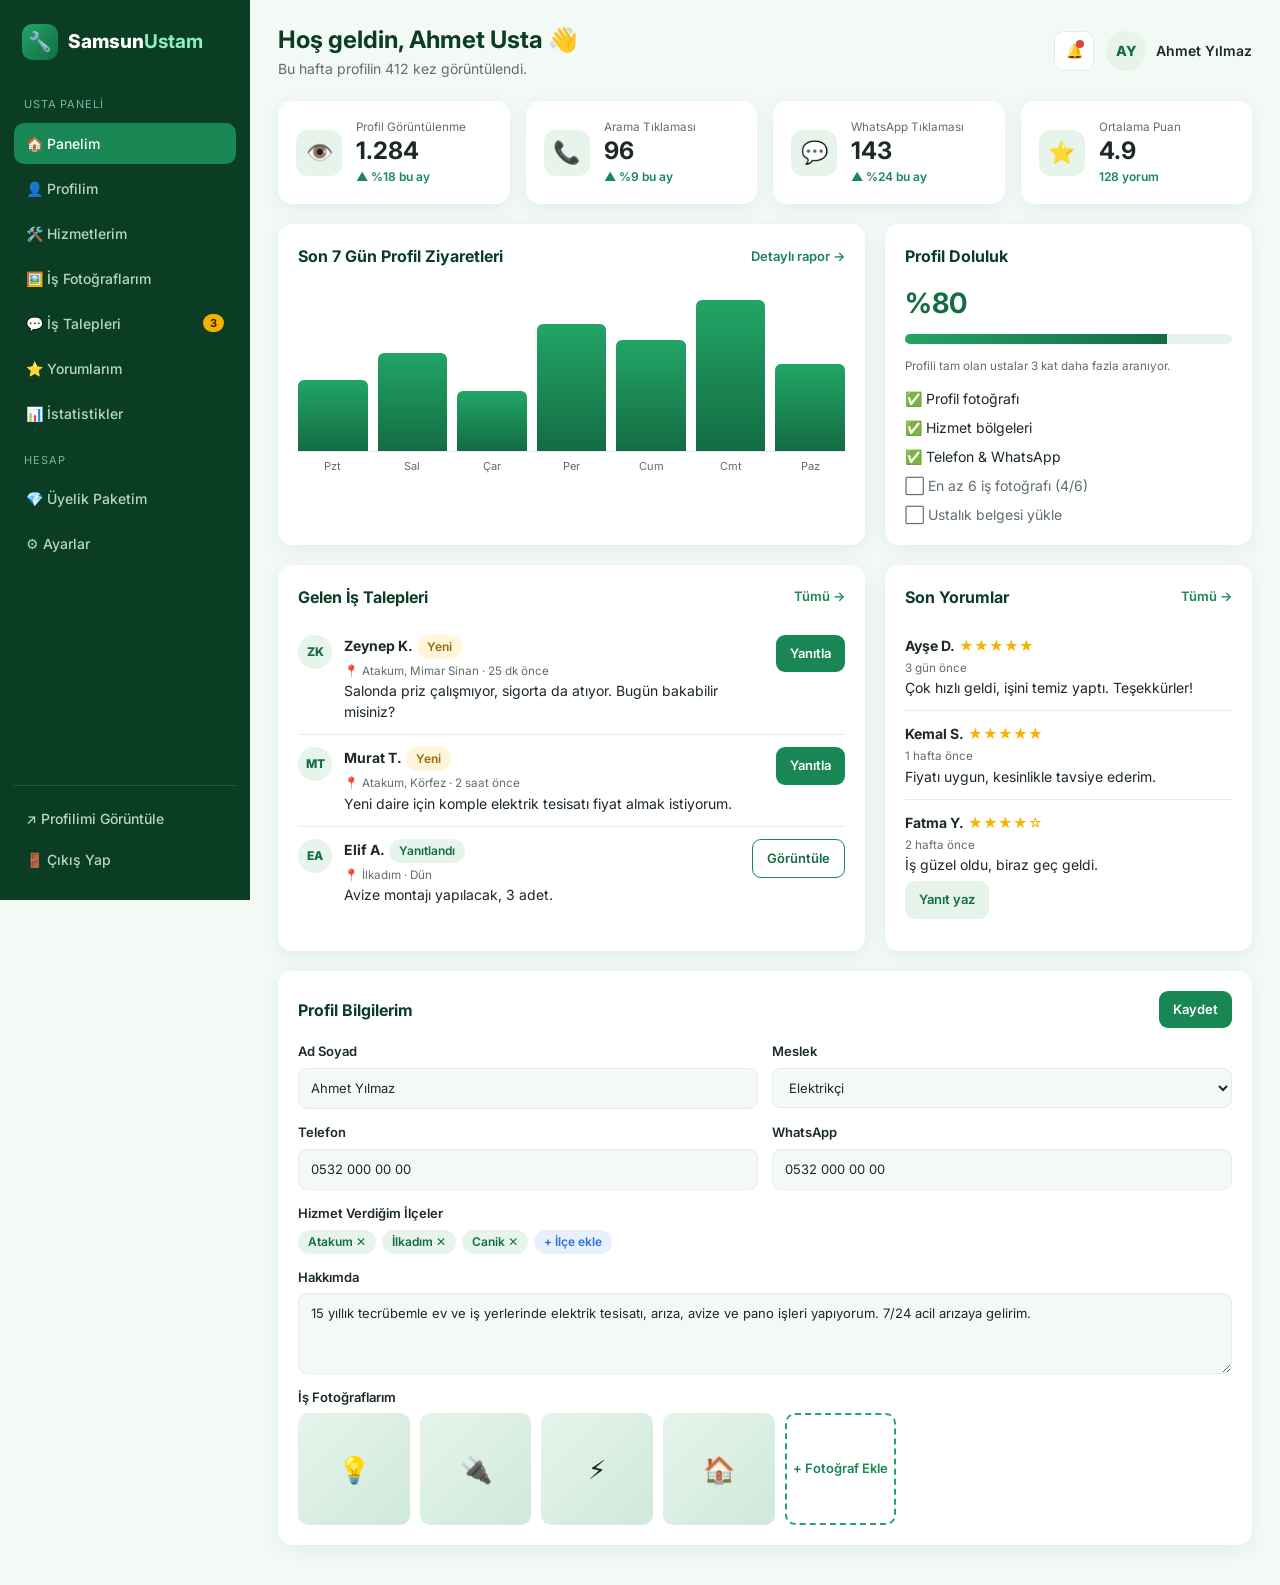
==== usta-paneli.html @ 23281faf "Ana sayfa, usta paneli ve yönetim paneli tasarım taslakları Co-Authored-By: Claude Opus 5.5 <noreply" ====
<!doctype html>
<html lang="tr">
<head>
<meta charset="utf-8">
<meta name="viewport" content="width=device-width, initial-scale=1">
<title>Usta Paneli – Samsun Ustam</title>
<link href="https://fonts.googleapis.com/css2?family=Inter:wght@400;500;600;700;800&display=swap" rel="stylesheet">
<link rel="stylesheet" href="panel.css">
</head>
<body>
<div class="mobilebar"><div class="logo"><span>Samsun<b>Ustam</b></span></div><div class="av sm">AY</div></div>
<div class="app">
  <aside class="side">
    <div class="logo"><div class="mark">🔧</div><span>Samsun<b>Ustam</b></span></div>
    <div class="tag">Usta Paneli</div>
    <a class="on" href="#">🏠 Panelim</a>
    <a href="#">👤 Profilim</a>
    <a href="#">🛠️ Hizmetlerim</a>
    <a href="#">🖼️ İş Fotoğraflarım</a>
    <a href="#">💬 İş Talepleri <span class="cnt">3</span></a>
    <a href="#">⭐ Yorumlarım</a>
    <a href="#">📊 İstatistikler</a>
    <div class="tag">Hesap</div>
    <a href="#">💎 Üyelik Paketim</a>
    <a href="#">⚙️ Ayarlar</a>
    <div class="bottom"><a href="index.html">↗ Profilimi Görüntüle</a><a href="#">🚪 Çıkış Yap</a></div>
  </aside>

  <main>
    <div class="topbar">
      <div><h1>Hoş geldin, Ahmet Usta 👋</h1><p>Bu hafta profilin 412 kez görüntülendi.</p></div>
      <div class="tright"><div class="bell">🔔<i></i></div><div class="me"><div class="av">AY</div><span>Ahmet Yılmaz</span></div></div>
    </div>

    <div class="stats">
      <div class="stat"><div class="ic">👁️</div><div><small>Profil Görüntülenme</small><b>1.284</b><span class="up">▲ %18 bu ay</span></div></div>
      <div class="stat"><div class="ic">📞</div><div><small>Arama Tıklaması</small><b>96</b><span class="up">▲ %9 bu ay</span></div></div>
      <div class="stat"><div class="ic">💬</div><div><small>WhatsApp Tıklaması</small><b>143</b><span class="up">▲ %24 bu ay</span></div></div>
      <div class="stat"><div class="ic">⭐</div><div><small>Ortalama Puan</small><b>4.9</b><span class="up">128 yorum</span></div></div>
    </div>

    <div class="row">
      <div class="card">
        <h2>Son 7 Gün Profil Ziyaretleri <a href="#">Detaylı rapor →</a></h2>
        <div class="chart"><div style="height:45%"></div><div style="height:62%"></div><div style="height:38%"></div><div style="height:80%"></div><div style="height:70%"></div><div style="height:95%"></div><div style="height:55%"></div></div>
        <div class="xlab"><span>Pzt</span><span>Sal</span><span>Çar</span><span>Per</span><span>Cum</span><span>Cmt</span><span>Paz</span></div>
      </div>
      <div class="card">
        <h2>Profil Doluluk</h2>
        <b style="font-size:28px;color:var(--g700)">%80</b>
        <div class="prog"><div style="width:80%"></div></div>
        <small style="color:var(--muted)">Profili tam olan ustalar 3 kat daha fazla aranıyor.</small>
        <div class="check">
          <span>✅ Profil fotoğrafı</span>
          <span>✅ Hizmet bölgeleri</span>
          <span>✅ Telefon & WhatsApp</span>
          <span class="no">⬜ En az 6 iş fotoğrafı (4/6)</span>
          <span class="no">⬜ Ustalık belgesi yükle</span>
        </div>
      </div>
    </div>

    <div class="row">
      <div class="card">
        <h2>Gelen İş Talepleri <a href="#">Tümü →</a></h2>
        <div class="list">
          <div class="li"><div class="av sm">ZK</div><div class="grow"><b>Zeynep K.</b> <span class="pill p-amber">Yeni</span><br><small>📍 Atakum, Mimar Sinan · 25 dk önce</small><p>Salonda priz çalışmıyor, sigorta da atıyor. Bugün bakabilir misiniz?</p></div><a class="btn btn-main" href="#">Yanıtla</a></div>
          <div class="li"><div class="av sm">MT</div><div class="grow"><b>Murat T.</b> <span class="pill p-amber">Yeni</span><br><small>📍 Atakum, Körfez · 2 saat önce</small><p>Yeni daire için komple elektrik tesisatı fiyat almak istiyorum.</p></div><a class="btn btn-main" href="#">Yanıtla</a></div>
          <div class="li"><div class="av sm">EA</div><div class="grow"><b>Elif A.</b> <span class="pill p-green">Yanıtlandı</span><br><small>📍 İlkadım · Dün</small><p>Avize montajı yapılacak, 3 adet.</p></div><a class="btn btn-ghost" href="#">Görüntüle</a></div>
        </div>
      </div>
      <div class="card">
        <h2>Son Yorumlar <a href="#">Tümü →</a></h2>
        <div class="list">
          <div class="li"><div class="grow"><b>Ayşe D.</b> <span class="stars">★★★★★</span><br><small>3 gün önce</small><p>Çok hızlı geldi, işini temiz yaptı. Teşekkürler!</p></div></div>
          <div class="li"><div class="grow"><b>Kemal S.</b> <span class="stars">★★★★★</span><br><small>1 hafta önce</small><p>Fiyatı uygun, kesinlikle tavsiye ederim.</p></div></div>
          <div class="li"><div class="grow"><b>Fatma Y.</b> <span class="stars">★★★★☆</span><br><small>2 hafta önce</small><p>İş güzel oldu, biraz geç geldi.</p><a class="btn btn-soft" style="margin-top:6px" href="#">Yanıt yaz</a></div></div>
        </div>
      </div>
    </div>

    <div class="card">
      <h2>Profil Bilgilerim <a class="btn btn-main" href="#" style="color:#fff">Kaydet</a></h2>
      <div class="form">
        <label>Ad Soyad<input class="inp" value="Ahmet Yılmaz"></label>
        <label>Meslek<select class="inp"><option>Elektrikçi</option></select></label>
        <label>Telefon<input class="inp" value="0532 000 00 00"></label>
        <label>WhatsApp<input class="inp" value="0532 000 00 00"></label>
        <label class="full">Hizmet Verdiğim İlçeler
          <div class="tags"><span class="pill p-green">Atakum ✕</span><span class="pill p-green">İlkadım ✕</span><span class="pill p-green">Canik ✕</span><span class="pill p-blue">+ İlçe ekle</span></div></label>
        <label class="full">Hakkımda<textarea class="inp" rows="3">15 yıllık tecrübemle ev ve iş yerlerinde elektrik tesisatı, arıza, avize ve pano işleri yapıyorum. 7/24 acil arızaya gelirim.</textarea></label>
        <label class="full">İş Fotoğraflarım
          <div class="gallery"><div>💡</div><div>🔌</div><div>⚡</div><div>🏠</div><div class="add">+ Fotoğraf Ekle</div></div></label>
      </div>
    </div>
  </main>
</div>
<nav class="tabbar"><a class="on" href="#"><span>🏠</span>Panel</a><a href="#"><span>💬</span>Talepler</a><a href="#"><span>⭐</span>Yorumlar</a><a href="#"><span>👤</span>Profil</a><a href="#"><span>⚙️</span>Ayarlar</a></nav>
</body>
</html>
---- panel.css ----
:root{
  --g900:#0b3d24; --g800:#0f5132; --g700:#146c43; --g600:#198754; --g500:#22a565;
  --g100:#e6f4ec; --g50:#f3faf6;
  --accent:#f5b301; --red:#d64545; --red100:#fdecec; --amber100:#fff6da; --blue:#2f6fd6; --blue100:#e8f0fd;
  --ink:#1b2a22; --muted:#5f6f66; --line:#e3ece7; --white:#fff;
  --radius:14px; --shadow:0 4px 18px rgba(15,81,50,.08);
}
*{box-sizing:border-box;margin:0;padding:0}
body{font-family:Inter,system-ui,-apple-system,Segoe UI,Roboto,sans-serif;color:var(--ink);background:var(--g50);line-height:1.5;font-size:14px}
a{color:inherit;text-decoration:none}
.app{display:grid;grid-template-columns:250px 1fr;min-height:100vh}

/* Sidebar */
.side{background:var(--g900);color:#b7d6c4;padding:20px 14px;display:flex;flex-direction:column;gap:4px;position:sticky;top:0;height:100vh}
.logo{display:flex;align-items:center;gap:10px;font-weight:800;font-size:19px;color:#fff;padding:4px 8px 18px}
.logo .mark{width:36px;height:36px;border-radius:10px;background:linear-gradient(135deg,var(--g500),var(--g700));display:grid;place-items:center}
.logo b{color:#8ff0bd}
.side .tag{font-size:11px;letter-spacing:.08em;text-transform:uppercase;color:#7fb39a;padding:14px 10px 6px}
.side a{display:flex;align-items:center;gap:10px;padding:10px 12px;border-radius:10px;font-weight:500}
.side a:hover{background:#12482d;color:#fff}
.side a.on{background:var(--g600);color:#fff}
.side a .cnt{margin-left:auto;background:var(--accent);color:#2b2100;font-size:11px;font-weight:700;padding:1px 7px;border-radius:20px}
.side .bottom{margin-top:auto;border-top:1px solid #1f5a3c;padding-top:12px}

/* Main */
main{padding:22px 28px 40px;min-width:0}
.topbar{display:flex;align-items:center;justify-content:space-between;gap:16px;margin-bottom:22px}
.topbar h1{font-size:24px;color:var(--g900)}
.topbar p{color:var(--muted)}
.tright{display:flex;align-items:center;gap:12px}
.searchbox{background:#fff;border:1px solid var(--line);border-radius:10px;padding:9px 14px;color:var(--muted);min-width:240px}
.bell{width:40px;height:40px;border-radius:10px;background:#fff;border:1px solid var(--line);display:grid;place-items:center;position:relative}
.bell i{position:absolute;top:8px;right:9px;width:8px;height:8px;border-radius:50%;background:var(--red)}
.me{display:flex;align-items:center;gap:10px;font-weight:600}
.av{width:40px;height:40px;border-radius:50%;background:var(--g100);color:var(--g700);display:grid;place-items:center;font-weight:800;flex:none}
.av.sm{width:34px;height:34px;font-size:12px}

.btn{display:inline-flex;align-items:center;justify-content:center;gap:6px;padding:9px 14px;border-radius:9px;font-weight:600;font-size:13px;border:0;cursor:pointer;white-space:nowrap}
.btn-main{background:var(--g600);color:#fff}
.btn-ghost{background:#fff;color:var(--g700);border:1.5px solid var(--g600)}
.btn-red{background:var(--red100);color:var(--red)}
.btn-soft{background:var(--g100);color:var(--g700)}

/* Stat cards */
.stats{display:grid;grid-template-columns:repeat(4,1fr);gap:16px;margin-bottom:20px}
.stat{background:#fff;border-radius:var(--radius);padding:18px;box-shadow:var(--shadow);display:flex;gap:14px;align-items:center}
.stat .ic{width:46px;height:46px;border-radius:12px;display:grid;place-items:center;font-size:22px;background:var(--g100);flex:none}
.stat small{color:var(--muted);display:block}
.stat b{font-size:24px;display:block;line-height:1.2}
.up{color:var(--g600);font-size:12px;font-weight:600}
.down{color:var(--red);font-size:12px;font-weight:600}

/* Cards */
.row{display:grid;grid-template-columns:1.6fr 1fr;gap:20px;margin-bottom:20px}
.card{background:#fff;border-radius:var(--radius);box-shadow:var(--shadow);padding:20px;min-width:0}
.card h2{font-size:16px;color:var(--g900);display:flex;justify-content:space-between;align-items:center;margin-bottom:14px;gap:10px}
.card h2 a{font-size:13px;color:var(--g600);font-weight:600}

/* Table */
.tbl{width:100%;border-collapse:collapse}
.tbl th{text-align:left;font-size:12px;color:var(--muted);font-weight:600;padding:10px;border-bottom:1px solid var(--line);white-space:nowrap}
.tbl td{padding:12px 10px;border-bottom:1px solid var(--line);vertical-align:middle}
.tbl tr:last-child td{border-bottom:0}
.who{display:flex;align-items:center;gap:10px}
.who small{display:block;color:var(--muted)}
.pill{display:inline-block;padding:3px 10px;border-radius:20px;font-size:12px;font-weight:600;white-space:nowrap}
.p-green{background:var(--g100);color:var(--g700)}
.p-amber{background:var(--amber100);color:#9a6b00}
.p-red{background:var(--red100);color:var(--red)}
.p-blue{background:var(--blue100);color:var(--blue)}
.acts{display:flex;gap:6px}
.scroll{overflow-x:auto}

/* Bars */
.bars{display:flex;flex-direction:column;gap:12px}
.bar{display:grid;grid-template-columns:110px 1fr 40px;gap:10px;align-items:center}
.bar .track{height:10px;background:var(--g100);border-radius:10px;overflow:hidden}
.bar .fill{height:100%;background:linear-gradient(90deg,var(--g500),var(--g700));border-radius:10px}
.bar span:last-child{text-align:right;font-weight:600}

/* Chart */
.chart{display:flex;align-items:flex-end;gap:10px;height:170px;padding-top:10px;border-bottom:1px solid var(--line)}
.chart div{flex:1;background:linear-gradient(180deg,var(--g500),var(--g700));border-radius:6px 6px 0 0;position:relative}
.chart div.lo{background:var(--g100)}
.xlab{display:flex;gap:10px;margin-top:6px}
.xlab span{flex:1;text-align:center;font-size:11px;color:var(--muted)}

/* Lists */
.list{display:flex;flex-direction:column}
.li{display:flex;gap:12px;padding:12px 0;border-bottom:1px solid var(--line);align-items:flex-start}
.li:last-child{border-bottom:0}
.li .grow{flex:1;min-width:0}
.li small{color:var(--muted)}
.stars{color:var(--accent)}

/* Progress */
.prog{height:10px;border-radius:10px;background:var(--g100);overflow:hidden;margin:10px 0}
.prog div{height:100%;background:linear-gradient(90deg,var(--g500),var(--g700))}
.check{display:flex;flex-direction:column;gap:8px;margin-top:12px}
.check span{display:flex;gap:8px;align-items:center}
.check .no{color:var(--muted)}

/* Form */
.form{display:grid;grid-template-columns:1fr 1fr;gap:14px}
.form label{display:flex;flex-direction:column;gap:6px;font-weight:600;font-size:13px}
.form .full{grid-column:1/-1}
.inp{border:1px solid var(--line);border-radius:9px;padding:10px 12px;font:inherit;font-weight:400;background:var(--g50);color:var(--ink)}
.tags{display:flex;flex-wrap:wrap;gap:6px}
.gallery{display:grid;grid-template-columns:repeat(6,1fr);gap:10px;max-width:720px}
.gallery div{aspect-ratio:1;border-radius:10px;background:linear-gradient(135deg,var(--g100),#cfe9da);display:grid;place-items:center;font-size:26px}
.gallery .add{background:#fff;border:2px dashed var(--g500);color:var(--g600);font-size:13px;font-weight:600}

.mobilebar{display:none}

@media (max-width:1100px){
  .stats{grid-template-columns:repeat(2,1fr)}
  .row{grid-template-columns:1fr}
}
@media (max-width:800px){
  .app{grid-template-columns:1fr}
  .side{display:none}
  .mobilebar{display:flex;align-items:center;justify-content:space-between;background:var(--g900);color:#fff;padding:12px 16px;position:sticky;top:0;z-index:5}
  .mobilebar .logo{padding:0;font-size:17px}
  main{padding:16px 16px 90px}
  .topbar{flex-direction:column;align-items:flex-start}
  .tright .searchbox,.tright .me span{display:none}
  .topbar h1{font-size:20px}
  .stats{gap:10px}
  .stat{padding:14px;flex-direction:column;align-items:flex-start;gap:8px}
  .stat b{font-size:20px}
  .form{grid-template-columns:1fr}
  .gallery{grid-template-columns:repeat(3,1fr)}
  .bar{grid-template-columns:90px 1fr 34px}
  .hide-m{display:none}
  .tabbar{display:grid}
  .tright{display:none}
  .tbl .acts{flex-direction:column}
  .who small{display:none}
  .card h2{flex-wrap:wrap}
}
.tabbar{display:none;position:fixed;bottom:0;left:0;right:0;background:#fff;border-top:1px solid var(--line);grid-template-columns:repeat(5,1fr);padding:6px 0 10px;z-index:5}
.tabbar a{display:flex;flex-direction:column;align-items:center;font-size:11px;color:var(--muted);gap:2px}
.tabbar a span{font-size:20px}
.tabbar a.on{color:var(--g600);font-weight:700}
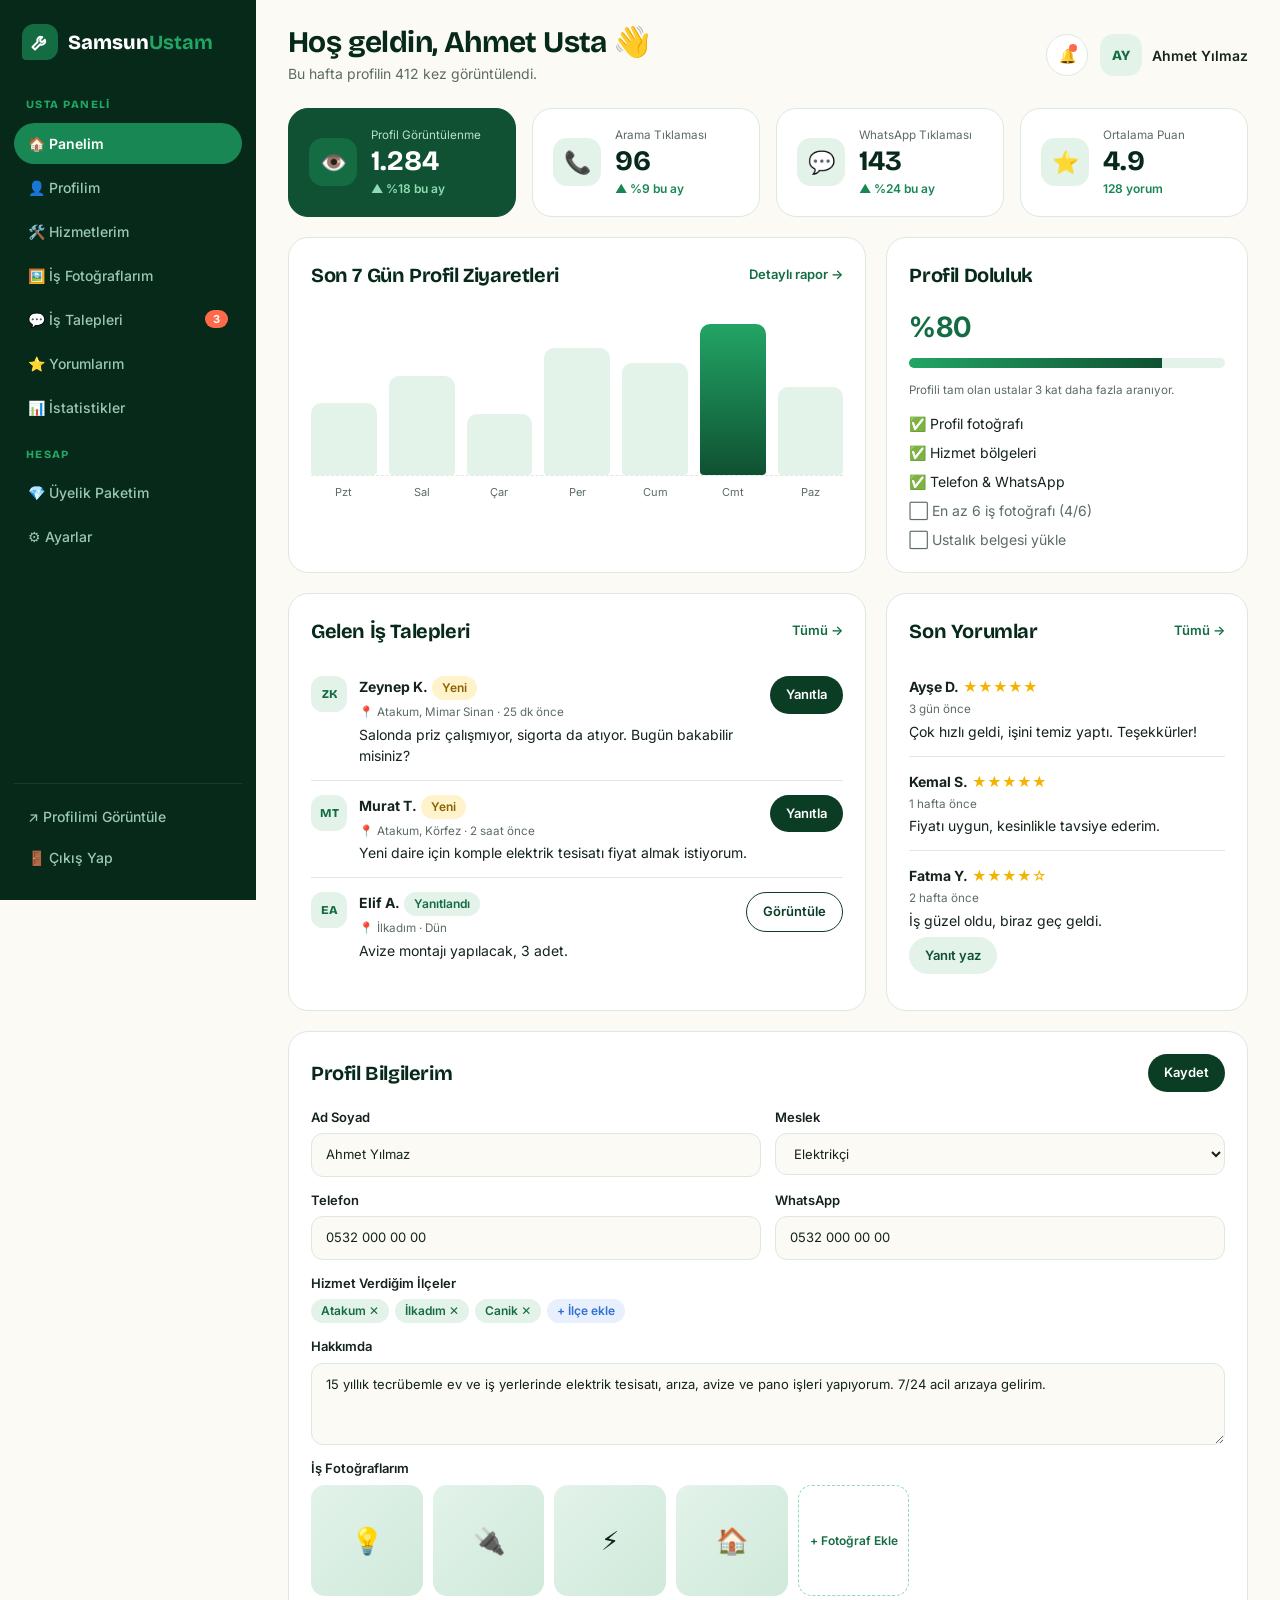
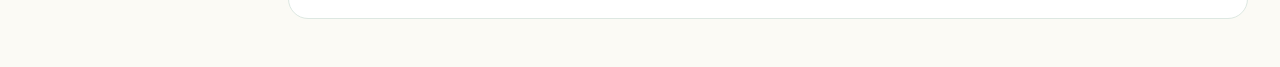
==== commit 655dbf88: "Usta ve yönetim panelleri yeni ana sayfa tarzına uyarlandı Co-Authored-By: Claude Opus 5.5 <noreply@" ====
--- a/usta-paneli.html
+++ b/usta-paneli.html
@@ -4,14 +4,14 @@
 <meta charset="utf-8">
 <meta name="viewport" content="width=device-width, initial-scale=1">
 <title>Usta Paneli – Samsun Ustam</title>
-<link href="https://fonts.googleapis.com/css2?family=Inter:wght@400;500;600;700;800&display=swap" rel="stylesheet">
+<link href="https://fonts.googleapis.com/css2?family=Bricolage+Grotesque:wght@600;700;800&family=Inter:wght@400;500;600;700&display=swap" rel="stylesheet">
 <link rel="stylesheet" href="panel.css">
 </head>
 <body>
-<div class="mobilebar"><div class="logo"><span>Samsun<b>Ustam</b></span></div><div class="av sm">AY</div></div>
+<div class="mobilebar"><div class="logo"><div class="mark"><svg width="20" height="20" viewBox="0 0 24 24" fill="none" stroke="#fff" stroke-width="2.4" stroke-linecap="round" stroke-linejoin="round"><path d="M14.7 6.3a4 4 0 0 0-5.4 5.4L3 18l3 3 6.3-6.3a4 4 0 0 0 5.4-5.4l-2.6 2.6-2.4-.6-.6-2.4z"/></svg></div><span>Samsun<b>Ustam</b></span></div><div class="av sm">AY</div></div>
 <div class="app">
   <aside class="side">
-    <div class="logo"><div class="mark">🔧</div><span>Samsun<b>Ustam</b></span></div>
+    <div class="logo"><div class="mark"><svg width="20" height="20" viewBox="0 0 24 24" fill="none" stroke="#fff" stroke-width="2.4" stroke-linecap="round" stroke-linejoin="round"><path d="M14.7 6.3a4 4 0 0 0-5.4 5.4L3 18l3 3 6.3-6.3a4 4 0 0 0 5.4-5.4l-2.6 2.6-2.4-.6-.6-2.4z"/></svg></div><span>Samsun<b>Ustam</b></span></div>
     <div class="tag">Usta Paneli</div>
     <a class="on" href="#">🏠 Panelim</a>
     <a href="#">👤 Profilim</a>
--- a/panel.css
+++ b/panel.css
@@ -1,102 +1,113 @@
 :root{
-  --g900:#0b3d24; --g800:#0f5132; --g700:#146c43; --g600:#198754; --g500:#22a565;
-  --g100:#e6f4ec; --g50:#f3faf6;
-  --accent:#f5b301; --red:#d64545; --red100:#fdecec; --amber100:#fff6da; --blue:#2f6fd6; --blue100:#e8f0fd;
-  --ink:#1b2a22; --muted:#5f6f66; --line:#e3ece7; --white:#fff;
-  --radius:14px; --shadow:0 4px 18px rgba(15,81,50,.08);
+  --g950:#06291a; --g900:#0b3d24; --g800:#0f5132; --g700:#146c43; --g600:#198754; --g500:#22a565; --g300:#8fdcb4;
+  --g100:#e3f3ea; --g50:#f2f9f5; --cream:#fbfaf5;
+  --accent:#f5b301; --coral:#ff6b4a; --red:#d64545; --red100:#fdecec; --amber100:#fff3cc; --blue:#2f6fd6; --blue100:#e8f0fd;
+  --ink:#14231b; --muted:#5c6c63; --line:#dde8e2; --white:#fff;
+  --radius:20px; --shadow:0 10px 30px rgba(11,61,36,.08);
+  --head:"Bricolage Grotesque",Inter,system-ui,sans-serif;
 }
 *{box-sizing:border-box;margin:0;padding:0}
-body{font-family:Inter,system-ui,-apple-system,Segoe UI,Roboto,sans-serif;color:var(--ink);background:var(--g50);line-height:1.5;font-size:14px}
+body{font-family:Inter,system-ui,-apple-system,Segoe UI,Roboto,sans-serif;color:var(--ink);background:var(--cream);line-height:1.5;font-size:14px}
 a{color:inherit;text-decoration:none}
-.app{display:grid;grid-template-columns:250px 1fr;min-height:100vh}
+h1,h2,h3{font-family:var(--head);letter-spacing:-.02em}
+.app{display:grid;grid-template-columns:256px 1fr;min-height:100vh}
 
 /* Sidebar */
-.side{background:var(--g900);color:#b7d6c4;padding:20px 14px;display:flex;flex-direction:column;gap:4px;position:sticky;top:0;height:100vh}
-.logo{display:flex;align-items:center;gap:10px;font-weight:800;font-size:19px;color:#fff;padding:4px 8px 18px}
-.logo .mark{width:36px;height:36px;border-radius:10px;background:linear-gradient(135deg,var(--g500),var(--g700));display:grid;place-items:center}
-.logo b{color:#8ff0bd}
-.side .tag{font-size:11px;letter-spacing:.08em;text-transform:uppercase;color:#7fb39a;padding:14px 10px 6px}
-.side a{display:flex;align-items:center;gap:10px;padding:10px 12px;border-radius:10px;font-weight:500}
-.side a:hover{background:#12482d;color:#fff}
-.side a.on{background:var(--g600);color:#fff}
-.side a .cnt{margin-left:auto;background:var(--accent);color:#2b2100;font-size:11px;font-weight:700;padding:1px 7px;border-radius:20px}
-.side .bottom{margin-top:auto;border-top:1px solid #1f5a3c;padding-top:12px}
+.side{background:var(--g950);color:#9cc8b1;padding:22px 14px;display:flex;flex-direction:column;gap:3px;position:sticky;top:0;height:100vh;overflow-y:auto}
+.logo{display:flex;align-items:center;gap:10px;font-family:var(--head);font-weight:800;font-size:20px;color:#fff;padding:2px 8px 18px}
+.logo .mark{width:36px;height:36px;border-radius:12px 12px 12px 4px;background:var(--g700);display:grid;place-items:center;flex:none}
+.logo b{color:var(--g500)}
+.side .tag{font-family:var(--head);font-size:11px;font-weight:800;letter-spacing:.12em;text-transform:uppercase;color:var(--g500);padding:16px 12px 6px}
+.side a{display:flex;align-items:center;gap:10px;padding:10px 14px;border-radius:999px;font-weight:500}
+.side a:hover{background:#0f3d27;color:#fff}
+.side a.on{background:var(--g600);color:#fff;font-weight:600}
+.side a .cnt{margin-left:auto;background:var(--coral);color:#fff;font-size:11px;font-weight:700;padding:1px 8px;border-radius:999px}
+.side .bottom{margin-top:auto;border-top:1px solid #163f2b;padding-top:12px}
 
 /* Main */
-main{padding:22px 28px 40px;min-width:0}
-.topbar{display:flex;align-items:center;justify-content:space-between;gap:16px;margin-bottom:22px}
-.topbar h1{font-size:24px;color:var(--g900)}
-.topbar p{color:var(--muted)}
+main{padding:26px 32px 48px;min-width:0}
+.topbar{display:flex;align-items:center;justify-content:space-between;gap:16px;margin-bottom:24px}
+.topbar h1{font-size:30px;line-height:1.1;color:var(--g950)}
+.topbar p{color:var(--muted);margin-top:4px}
 .tright{display:flex;align-items:center;gap:12px}
-.searchbox{background:#fff;border:1px solid var(--line);border-radius:10px;padding:9px 14px;color:var(--muted);min-width:240px}
-.bell{width:40px;height:40px;border-radius:10px;background:#fff;border:1px solid var(--line);display:grid;place-items:center;position:relative}
-.bell i{position:absolute;top:8px;right:9px;width:8px;height:8px;border-radius:50%;background:var(--red)}
+.searchbox{background:#fff;border:1.5px solid var(--line);border-radius:999px;padding:9px 16px;color:var(--muted);min-width:240px}
+.bell{width:42px;height:42px;border-radius:50%;background:#fff;border:1.5px solid var(--line);display:grid;place-items:center;position:relative}
+.bell i{position:absolute;top:9px;right:10px;width:8px;height:8px;border-radius:50%;background:var(--coral)}
 .me{display:flex;align-items:center;gap:10px;font-weight:600}
-.av{width:40px;height:40px;border-radius:50%;background:var(--g100);color:var(--g700);display:grid;place-items:center;font-weight:800;flex:none}
-.av.sm{width:34px;height:34px;font-size:12px}
+.av{width:42px;height:42px;border-radius:14px;background:var(--g100);color:var(--g700);display:grid;place-items:center;font-family:var(--head);font-weight:800;flex:none}
+.av.sm{width:36px;height:36px;border-radius:12px;font-size:12px}
 
-.btn{display:inline-flex;align-items:center;justify-content:center;gap:6px;padding:9px 14px;border-radius:9px;font-weight:600;font-size:13px;border:0;cursor:pointer;white-space:nowrap}
-.btn-main{background:var(--g600);color:#fff}
-.btn-ghost{background:#fff;color:var(--g700);border:1.5px solid var(--g600)}
+.btn{display:inline-flex;align-items:center;justify-content:center;gap:6px;padding:9px 16px;border-radius:999px;font-weight:600;font-size:13px;border:0;cursor:pointer;white-space:nowrap}
+.btn-main{background:var(--g900);color:#fff}
+.btn-main:hover{background:var(--g700)}
+.btn-ghost{background:transparent;color:var(--g900);border:1.5px solid var(--g900)}
 .btn-red{background:var(--red100);color:var(--red)}
-.btn-soft{background:var(--g100);color:var(--g700)}
+.btn-soft{background:var(--g100);color:var(--g800)}
 
 /* Stat cards */
 .stats{display:grid;grid-template-columns:repeat(4,1fr);gap:16px;margin-bottom:20px}
-.stat{background:#fff;border-radius:var(--radius);padding:18px;box-shadow:var(--shadow);display:flex;gap:14px;align-items:center}
-.stat .ic{width:46px;height:46px;border-radius:12px;display:grid;place-items:center;font-size:22px;background:var(--g100);flex:none}
+.stat{background:#fff;border:1px solid var(--line);border-radius:var(--radius);padding:18px 20px;display:flex;gap:14px;align-items:center}
+.stat .ic{width:48px;height:48px;border-radius:14px;display:grid;place-items:center;font-size:22px;background:var(--g100);flex:none}
 .stat small{color:var(--muted);display:block}
-.stat b{font-size:24px;display:block;line-height:1.2}
+.stat b{font-family:var(--head);font-size:28px;display:block;line-height:1.15;color:var(--g950)}
+.stats .stat:first-child{background:var(--g800);border-color:var(--g800);color:#fff}
+.stats .stat:first-child b{color:#fff}
+.stats .stat:first-child small{color:#b9e0cb}
+.stats .stat:first-child .ic{background:var(--g700)}
+.stats .stat:first-child .up{color:var(--g300)}
 .up{color:var(--g600);font-size:12px;font-weight:600}
-.down{color:var(--red);font-size:12px;font-weight:600}
+.down{color:var(--coral);font-size:12px;font-weight:600}
 
 /* Cards */
 .row{display:grid;grid-template-columns:1.6fr 1fr;gap:20px;margin-bottom:20px}
-.card{background:#fff;border-radius:var(--radius);box-shadow:var(--shadow);padding:20px;min-width:0}
-.card h2{font-size:16px;color:var(--g900);display:flex;justify-content:space-between;align-items:center;margin-bottom:14px;gap:10px}
-.card h2 a{font-size:13px;color:var(--g600);font-weight:600}
+.card{background:#fff;border:1px solid var(--line);border-radius:var(--radius);padding:22px;min-width:0}
+.card h2{font-size:20px;color:var(--g950);display:flex;justify-content:space-between;align-items:center;margin-bottom:16px;gap:10px}
+.card h2 a{font-family:Inter,sans-serif;font-size:13px;color:var(--g700);font-weight:600;letter-spacing:0}
 
 /* Table */
 .tbl{width:100%;border-collapse:collapse}
-.tbl th{text-align:left;font-size:12px;color:var(--muted);font-weight:600;padding:10px;border-bottom:1px solid var(--line);white-space:nowrap}
+.tbl th{text-align:left;font-size:11px;letter-spacing:.06em;text-transform:uppercase;color:var(--muted);font-weight:700;padding:10px;border-bottom:1px solid var(--line);white-space:nowrap}
 .tbl td{padding:12px 10px;border-bottom:1px solid var(--line);vertical-align:middle}
 .tbl tr:last-child td{border-bottom:0}
+.tbl tr:hover td{background:var(--g50)}
 .who{display:flex;align-items:center;gap:10px}
 .who small{display:block;color:var(--muted)}
-.pill{display:inline-block;padding:3px 10px;border-radius:20px;font-size:12px;font-weight:600;white-space:nowrap}
+.pill{display:inline-block;padding:3px 10px;border-radius:999px;font-size:12px;font-weight:600;white-space:nowrap}
 .p-green{background:var(--g100);color:var(--g700)}
-.p-amber{background:var(--amber100);color:#9a6b00}
+.p-amber{background:var(--amber100);color:#8a6200}
 .p-red{background:var(--red100);color:var(--red)}
 .p-blue{background:var(--blue100);color:var(--blue)}
 .acts{display:flex;gap:6px}
 .scroll{overflow-x:auto}
 
-/* Bars */
-.bars{display:flex;flex-direction:column;gap:12px}
-.bar{display:grid;grid-template-columns:110px 1fr 40px;gap:10px;align-items:center}
-.bar .track{height:10px;background:var(--g100);border-radius:10px;overflow:hidden}
-.bar .fill{height:100%;background:linear-gradient(90deg,var(--g500),var(--g700));border-radius:10px}
-.bar span:last-child{text-align:right;font-weight:600}
+/* Ranking bars */
+.bars{display:flex;flex-direction:column;gap:14px}
+.bar{display:grid;grid-template-columns:110px 1fr 44px;gap:10px;align-items:center}
+.bar .track{height:8px;background:var(--g100);border-radius:8px;overflow:hidden}
+.bar .fill{height:100%;background:linear-gradient(90deg,var(--g500),var(--g800));border-radius:8px}
+.bar span:last-child{text-align:right;font-weight:700;font-family:var(--head)}
 
 /* Chart */
-.chart{display:flex;align-items:flex-end;gap:10px;height:170px;padding-top:10px;border-bottom:1px solid var(--line)}
-.chart div{flex:1;background:linear-gradient(180deg,var(--g500),var(--g700));border-radius:6px 6px 0 0;position:relative}
-.chart div.lo{background:var(--g100)}
-.xlab{display:flex;gap:10px;margin-top:6px}
+.chart{display:flex;align-items:flex-end;gap:12px;height:170px;padding-top:10px;border-bottom:1px dashed var(--line)}
+.chart div{flex:1;background:var(--g100);border-radius:10px 10px 4px 4px}
+.chart div:nth-child(6){background:linear-gradient(180deg,var(--g500),var(--g800))}
+.chart div:hover{background:var(--g300)}
+.xlab{display:flex;gap:12px;margin-top:8px}
 .xlab span{flex:1;text-align:center;font-size:11px;color:var(--muted)}
 
 /* Lists */
 .list{display:flex;flex-direction:column}
-.li{display:flex;gap:12px;padding:12px 0;border-bottom:1px solid var(--line);align-items:flex-start}
+.li{display:flex;gap:12px;padding:14px 0;border-bottom:1px solid var(--line);align-items:flex-start}
 .li:last-child{border-bottom:0}
 .li .grow{flex:1;min-width:0}
 .li small{color:var(--muted)}
+.li p{margin-top:2px}
 .stars{color:var(--accent)}
 
 /* Progress */
 .prog{height:10px;border-radius:10px;background:var(--g100);overflow:hidden;margin:10px 0}
-.prog div{height:100%;background:linear-gradient(90deg,var(--g500),var(--g700))}
-.check{display:flex;flex-direction:column;gap:8px;margin-top:12px}
+.prog div{height:100%;background:linear-gradient(90deg,var(--g500),var(--g800))}
+.check{display:flex;flex-direction:column;gap:8px;margin-top:14px}
 .check span{display:flex;gap:8px;align-items:center}
 .check .no{color:var(--muted)}
 
@@ -104,11 +115,12 @@
 .form{display:grid;grid-template-columns:1fr 1fr;gap:14px}
 .form label{display:flex;flex-direction:column;gap:6px;font-weight:600;font-size:13px}
 .form .full{grid-column:1/-1}
-.inp{border:1px solid var(--line);border-radius:9px;padding:10px 12px;font:inherit;font-weight:400;background:var(--g50);color:var(--ink)}
+.inp{border:1.5px solid var(--line);border-radius:12px;padding:11px 14px;font:inherit;font-weight:400;background:var(--cream);color:var(--ink)}
+.inp:focus{outline:none;border-color:var(--g500)}
 .tags{display:flex;flex-wrap:wrap;gap:6px}
 .gallery{display:grid;grid-template-columns:repeat(6,1fr);gap:10px;max-width:720px}
-.gallery div{aspect-ratio:1;border-radius:10px;background:linear-gradient(135deg,var(--g100),#cfe9da);display:grid;place-items:center;font-size:26px}
-.gallery .add{background:#fff;border:2px dashed var(--g500);color:var(--g600);font-size:13px;font-weight:600}
+.gallery div{aspect-ratio:1;border-radius:14px;background:linear-gradient(135deg,var(--g100),#cfe9da);display:grid;place-items:center;font-size:26px}
+.gallery .add{background:transparent;border:1.5px dashed var(--g300);color:var(--g700);font-size:12px;font-weight:600;text-align:center;padding:6px}
 
 .mobilebar{display:none}
 
@@ -119,26 +131,26 @@
 @media (max-width:800px){
   .app{grid-template-columns:1fr}
   .side{display:none}
-  .mobilebar{display:flex;align-items:center;justify-content:space-between;background:var(--g900);color:#fff;padding:12px 16px;position:sticky;top:0;z-index:5}
+  .mobilebar{display:flex;align-items:center;justify-content:space-between;background:var(--g950);color:#fff;padding:12px 16px;position:sticky;top:0;z-index:5}
   .mobilebar .logo{padding:0;font-size:17px}
-  main{padding:16px 16px 90px}
+  main{padding:18px 16px 96px}
   .topbar{flex-direction:column;align-items:flex-start}
-  .tright .searchbox,.tright .me span{display:none}
-  .topbar h1{font-size:20px}
+  .tright{display:none}
+  .topbar h1{font-size:24px}
   .stats{gap:10px}
   .stat{padding:14px;flex-direction:column;align-items:flex-start;gap:8px}
-  .stat b{font-size:20px}
+  .stat b{font-size:22px}
+  .card{padding:18px}
   .form{grid-template-columns:1fr}
   .gallery{grid-template-columns:repeat(3,1fr)}
-  .bar{grid-template-columns:90px 1fr 34px}
+  .bar{grid-template-columns:90px 1fr 40px}
   .hide-m{display:none}
   .tabbar{display:grid}
-  .tright{display:none}
   .tbl .acts{flex-direction:column}
   .who small{display:none}
   .card h2{flex-wrap:wrap}
 }
-.tabbar{display:none;position:fixed;bottom:0;left:0;right:0;background:#fff;border-top:1px solid var(--line);grid-template-columns:repeat(5,1fr);padding:6px 0 10px;z-index:5}
-.tabbar a{display:flex;flex-direction:column;align-items:center;font-size:11px;color:var(--muted);gap:2px}
-.tabbar a span{font-size:20px}
-.tabbar a.on{color:var(--g600);font-weight:700}
+.tabbar{display:none;position:fixed;bottom:12px;left:12px;right:12px;background:var(--g950);border-radius:22px;grid-template-columns:repeat(5,1fr);padding:8px 4px;z-index:5;box-shadow:0 10px 30px rgba(6,41,26,.3)}
+.tabbar a{display:flex;flex-direction:column;align-items:center;font-size:11px;color:#9cc8b1;gap:2px;padding:4px 0;border-radius:14px}
+.tabbar a span{font-size:19px}
+.tabbar a.on{color:#fff;background:var(--g700);font-weight:700}
